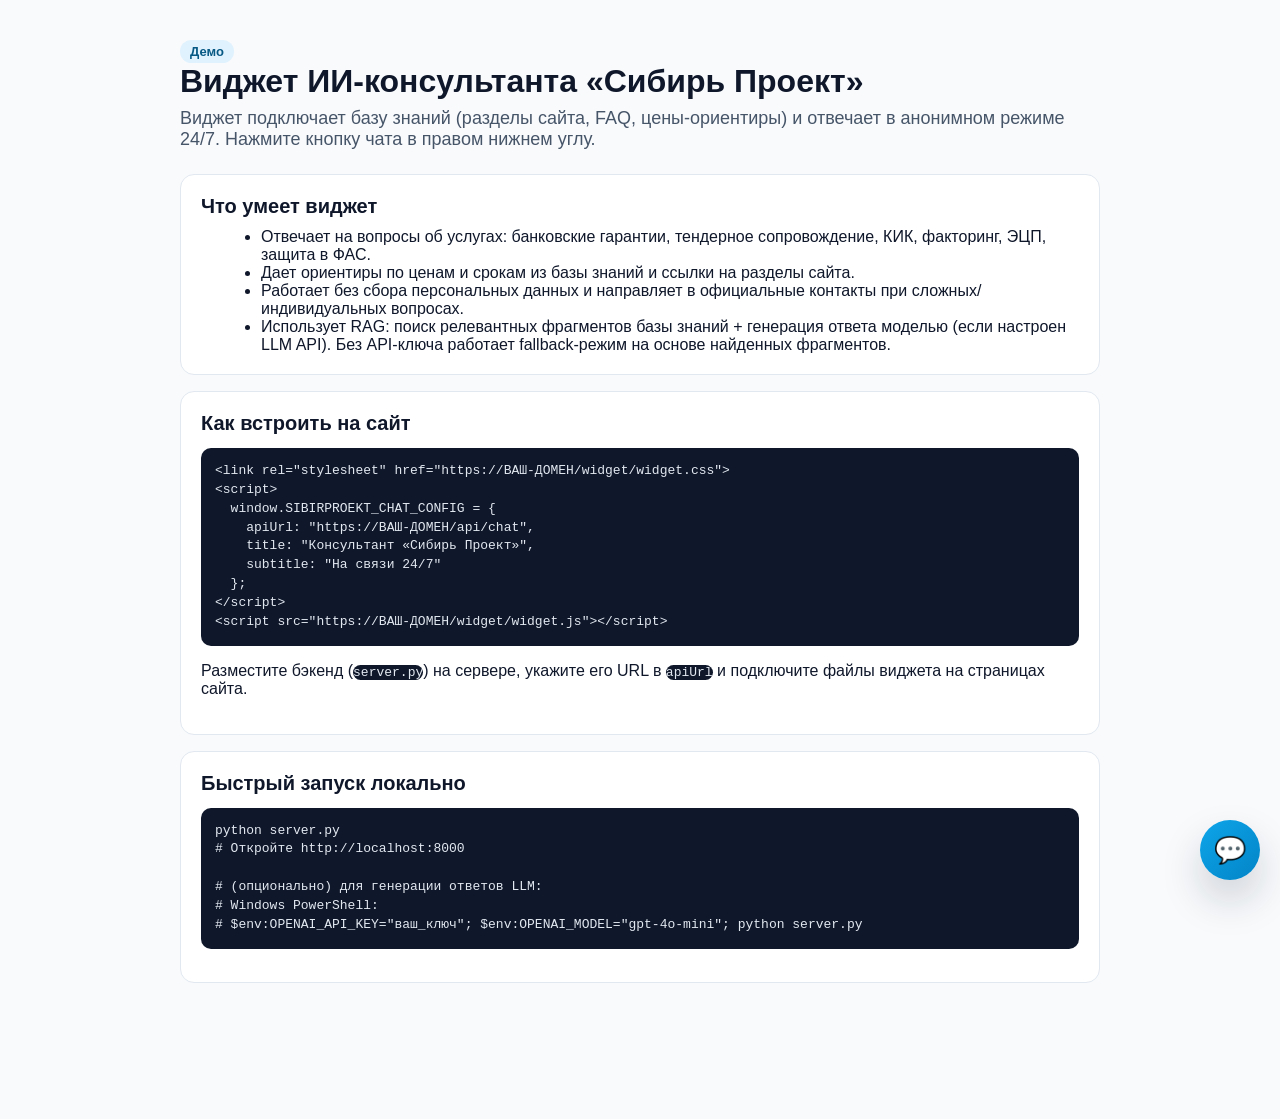
==== index.html @ 725d7949 "Initial commit: SibirProekt chat widget with RAG knowledge base" ====
<!doctype html>
<html lang="ru">
<head>
  <meta charset="utf-8" />
  <meta name="viewport" content="width=device-width, initial-scale=1" />
  <title>Демо виджета чата — Сибирь Проект</title>
  <link rel="stylesheet" href="/widget/widget.css" />
  <style>
    body { margin: 0; font-family: "Segoe UI", Inter, Arial, sans-serif; background: #f8fafc; color: #0f172a; }
    .wrap { max-width: 920px; margin: 0 auto; padding: 40px 20px 120px; }
    h1 { margin: 0 0 8px; font-size: 32px; }
    p.lead { margin: 0 0 24px; color: #475569; font-size: 18px; }
    .card { background: #fff; border: 1px solid #e2e8f0; border-radius: 14px; padding: 20px; margin: 16px 0; }
    .card h2 { margin: 0 0 10px; font-size: 20px; }
    code, pre { background: #0f172a; color: #e2e8f0; border-radius: 10px; }
    pre { padding: 14px; overflow: auto; font-size: 13px; line-height: 1.45; }
    ul { margin: 8px 0 0 20px; }
    .badge { display: inline-block; background: #e0f2fe; color: #075985; border-radius: 999px; padding: 4px 10px; font-size: 13px; font-weight: 600; }
  </style>
</head>
<body>
  <div class="wrap">
    <span class="badge">Демо</span>
    <h1>Виджет ИИ-консультанта «Сибирь Проект»</h1>
    <p class="lead">Виджет подключает базу знаний (разделы сайта, FAQ, цены-ориентиры) и отвечает в анонимном режиме 24/7. Нажмите кнопку чата в правом нижнем углу.</p>

    <div class="card">
      <h2>Что умеет виджет</h2>
      <ul>
        <li>Отвечает на вопросы об услугах: банковские гарантии, тендерное сопровождение, КИК, факторинг, ЭЦП, защита в ФАС.</li>
        <li>Дает ориентиры по ценам и срокам из базы знаний и ссылки на разделы сайта.</li>
        <li>Работает без сбора персональных данных и направляет в официальные контакты при сложных/индивидуальных вопросах.</li>
        <li>Использует RAG: поиск релевантных фрагментов базы знаний + генерация ответа моделью (если настроен LLM API). Без API-ключа работает fallback-режим на основе найденных фрагментов.</li>
      </ul>
    </div>

    <div class="card">
      <h2>Как встроить на сайт</h2>
      <pre>&lt;link rel="stylesheet" href="https://ВАШ-ДОМЕН/widget/widget.css"&gt;
&lt;script&gt;
  window.SIBIRPROEKT_CHAT_CONFIG = {
    apiUrl: "https://ВАШ-ДОМЕН/api/chat",
    title: "Консультант «Сибирь Проект»",
    subtitle: "На связи 24/7"
  };
&lt;/script&gt;
&lt;script src="https://ВАШ-ДОМЕН/widget/widget.js"&gt;&lt;/script&gt;</pre>
      <p>Разместите бэкенд (<code>server.py</code>) на сервере, укажите его URL в <code>apiUrl</code> и подключите файлы виджета на страницах сайта.</p>
    </div>

    <div class="card">
      <h2>Быстрый запуск локально</h2>
      <pre>python server.py
# Откройте http://localhost:8000

# (опционально) для генерации ответов LLM:
# Windows PowerShell:
# $env:OPENAI_API_KEY="ваш_ключ"; $env:OPENAI_MODEL="gpt-4o-mini"; python server.py</pre>
    </div>
  </div>

  <script>
    window.SIBIRPROEKT_CHAT_CONFIG = {
      apiUrl: "/api/chat",
      title: "Консультант «Сибирь Проект»",
      subtitle: "На связи 24/7"
    };
  </script>
  <script src="/widget/widget.js"></script>
</body>
</html>
---- widget/widget.css ----
:root {
  --sp-bg: #0f172a;
  --sp-bg-soft: #111827;
  --sp-surface: #ffffff;
  --sp-surface-alt: #f8fafc;
  --sp-border: #e2e8f0;
  --sp-text: #0f172a;
  --sp-muted: #64748b;
  --sp-primary: #0ea5e9;
  --sp-primary-dark: #0284c7;
  --sp-accent: #22c55e;
  --sp-user: #e0f2fe;
  --sp-bot: #f1f5f9;
  --sp-shadow: 0 20px 40px rgba(15, 23, 42, 0.18);
  --sp-radius: 16px;
  --sp-font: "Segoe UI", Inter, Roboto, Arial, sans-serif;
}

#sp-chat-widget-root {
  position: fixed;
  right: 20px;
  bottom: 20px;
  z-index: 99999;
  font-family: var(--sp-font);
}

.sp-chat-launcher {
  width: 60px;
  height: 60px;
  border-radius: 50%;
  border: none;
  background: linear-gradient(135deg, var(--sp-primary), var(--sp-primary-dark));
  color: #fff;
  cursor: pointer;
  box-shadow: var(--sp-shadow);
  display: flex;
  align-items: center;
  justify-content: center;
  font-size: 26px;
  transition: transform 0.15s ease, box-shadow 0.15s ease;
}
.sp-chat-launcher:hover { transform: translateY(-2px); }
.sp-chat-launcher:focus { outline: 3px solid rgba(14,165,233,0.35); outline-offset: 2px; }

.sp-chat-panel {
  position: absolute;
  right: 0;
  bottom: 76px;
  width: min(380px, calc(100vw - 24px));
  height: min(620px, calc(100vh - 120px));
  background: var(--sp-surface);
  border: 1px solid var(--sp-border);
  border-radius: var(--sp-radius);
  box-shadow: var(--sp-shadow);
  display: none;
  flex-direction: column;
  overflow: hidden;
}
.sp-chat-panel.open { display: flex; }

.sp-chat-header {
  background: linear-gradient(135deg, #0b2742, #0f172a);
  color: #fff;
  padding: 14px 14px 12px;
}
.sp-chat-header-top {
  display: flex;
  align-items: center;
  justify-content: space-between;
  gap: 8px;
}
.sp-chat-title {
  font-size: 15px;
  font-weight: 700;
  line-height: 1.2;
}
.sp-chat-subtitle {
  font-size: 12px;
  color: rgba(255,255,255,0.8);
  margin-top: 4px;
}
.sp-chat-close {
  background: rgba(255,255,255,0.12);
  color: #fff;
  border: none;
  width: 30px;
  height: 30px;
  border-radius: 8px;
  cursor: pointer;
  font-size: 18px;
  line-height: 1;
}
.sp-chat-close:hover { background: rgba(255,255,255,0.2); }

.sp-chat-privacy {
  background: #ecfeff;
  color: #155e75;
  border-bottom: 1px solid #cffafe;
  font-size: 12px;
  padding: 8px 12px;
  line-height: 1.35;
}

.sp-chat-messages {
  flex: 1;
  overflow-y: auto;
  padding: 12px;
  background: var(--sp-surface-alt);
  display: flex;
  flex-direction: column;
  gap: 10px;
}

.sp-msg {
  max-width: 92%;
  padding: 10px 12px;
  border-radius: 12px;
  font-size: 14px;
  line-height: 1.45;
  color: var(--sp-text);
  white-space: pre-wrap;
  word-wrap: break-word;
}
.sp-msg.bot {
  align-self: flex-start;
  background: var(--sp-bot);
  border: 1px solid #e5e7eb;
}
.sp-msg.user {
  align-self: flex-end;
  background: var(--sp-user);
  border: 1px solid #bae6fd;
}
.sp-msg a { color: var(--sp-primary-dark); }
.sp-msg .sp-sources {
  margin-top: 8px;
  padding-top: 8px;
  border-top: 1px dashed #cbd5e1;
  font-size: 12px;
  color: var(--sp-muted);
}
.sp-msg .sp-sources ul { margin: 4px 0 0 18px; padding: 0; }
.sp-msg .sp-sources li { margin: 2px 0; }

.sp-typing {
  font-size: 12px;
  color: var(--sp-muted);
  padding: 0 12px 8px;
  display: none;
}
.sp-typing.show { display: block; }

.sp-chat-suggestions {
  padding: 8px 10px;
  border-top: 1px solid var(--sp-border);
  background: #fff;
  display: flex;
  flex-wrap: wrap;
  gap: 6px;
}
.sp-chip {
  border: 1px solid #cbd5e1;
  background: #fff;
  color: #334155;
  border-radius: 999px;
  padding: 6px 10px;
  font-size: 12px;
  cursor: pointer;
}
.sp-chip:hover { background: #f1f5f9; }

.sp-chat-form {
  display: flex;
  gap: 8px;
  padding: 10px;
  border-top: 1px solid var(--sp-border);
  background: #fff;
}
.sp-chat-input {
  flex: 1;
  border: 1px solid #cbd5e1;
  border-radius: 10px;
  padding: 10px 12px;
  font-size: 14px;
  font-family: inherit;
  resize: none;
  min-height: 42px;
  max-height: 120px;
}
.sp-chat-input:focus { outline: 2px solid rgba(14,165,233,0.25); border-color: var(--sp-primary); }
.sp-chat-send {
  border: none;
  border-radius: 10px;
  background: var(--sp-primary);
  color: #fff;
  padding: 0 14px;
  font-weight: 600;
  cursor: pointer;
}
.sp-chat-send:hover { background: var(--sp-primary-dark); }
.sp-chat-send:disabled { opacity: 0.6; cursor: default; }

@media (max-width: 480px) {
  #sp-chat-widget-root { right: 12px; bottom: 12px; }
  .sp-chat-panel {
    right: 0;
    bottom: 72px;
    width: calc(100vw - 24px);
    height: calc(100vh - 100px);
  }
}
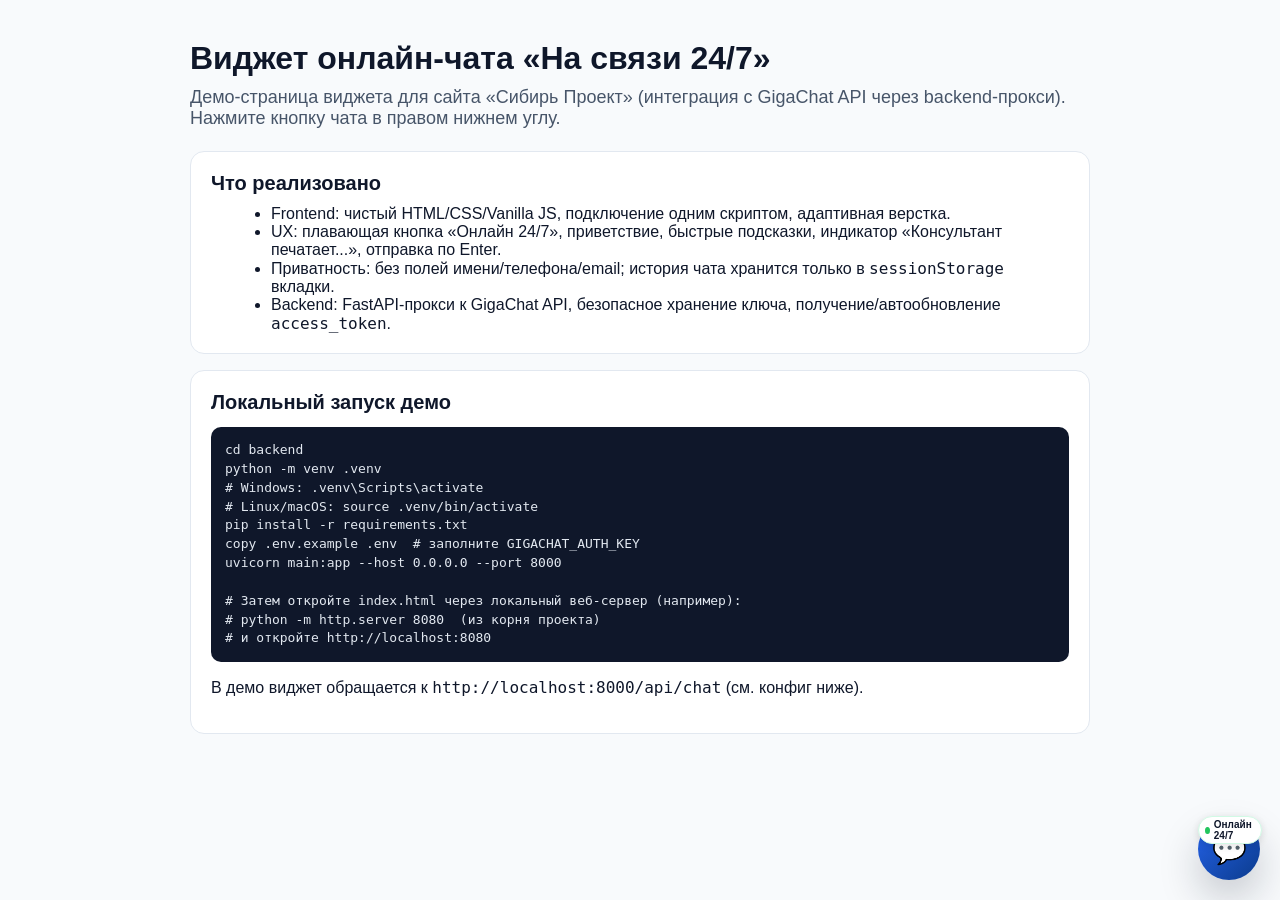
==== commit e96e7177: "Switch widget to GigaChat API (FastAPI proxy + vanilla JS widget)" ====
--- a/index.html
+++ b/index.html
@@ -3,69 +3,56 @@
 <head>
   <meta charset="utf-8" />
   <meta name="viewport" content="width=device-width, initial-scale=1" />
-  <title>Демо виджета чата — Сибирь Проект</title>
-  <link rel="stylesheet" href="/widget/widget.css" />
+  <title>Демо виджета «На связи 24/7» — Сибирь Проект</title>
   <style>
     body { margin: 0; font-family: "Segoe UI", Inter, Arial, sans-serif; background: #f8fafc; color: #0f172a; }
-    .wrap { max-width: 920px; margin: 0 auto; padding: 40px 20px 120px; }
-    h1 { margin: 0 0 8px; font-size: 32px; }
-    p.lead { margin: 0 0 24px; color: #475569; font-size: 18px; }
+    .wrap { max-width: 900px; margin: 0 auto; padding: 40px 20px 120px; }
+    h1 { margin: 0 0 10px; font-size: 32px; }
+    p.lead { margin: 0 0 22px; color: #475569; font-size: 18px; }
     .card { background: #fff; border: 1px solid #e2e8f0; border-radius: 14px; padding: 20px; margin: 16px 0; }
     .card h2 { margin: 0 0 10px; font-size: 20px; }
-    code, pre { background: #0f172a; color: #e2e8f0; border-radius: 10px; }
-    pre { padding: 14px; overflow: auto; font-size: 13px; line-height: 1.45; }
+    pre { background: #0f172a; color: #e2e8f0; border-radius: 10px; padding: 14px; overflow: auto; font-size: 13px; line-height: 1.45; }
+    code { font-family: Consolas, Menlo, monospace; }
     ul { margin: 8px 0 0 20px; }
-    .badge { display: inline-block; background: #e0f2fe; color: #075985; border-radius: 999px; padding: 4px 10px; font-size: 13px; font-weight: 600; }
   </style>
 </head>
 <body>
   <div class="wrap">
-    <span class="badge">Демо</span>
-    <h1>Виджет ИИ-консультанта «Сибирь Проект»</h1>
-    <p class="lead">Виджет подключает базу знаний (разделы сайта, FAQ, цены-ориентиры) и отвечает в анонимном режиме 24/7. Нажмите кнопку чата в правом нижнем углу.</p>
+    <h1>Виджет онлайн-чата «На связи 24/7»</h1>
+    <p class="lead">Демо-страница виджета для сайта «Сибирь Проект» (интеграция с GigaChat API через backend-прокси). Нажмите кнопку чата в правом нижнем углу.</p>
 
     <div class="card">
-      <h2>Что умеет виджет</h2>
+      <h2>Что реализовано</h2>
       <ul>
-        <li>Отвечает на вопросы об услугах: банковские гарантии, тендерное сопровождение, КИК, факторинг, ЭЦП, защита в ФАС.</li>
-        <li>Дает ориентиры по ценам и срокам из базы знаний и ссылки на разделы сайта.</li>
-        <li>Работает без сбора персональных данных и направляет в официальные контакты при сложных/индивидуальных вопросах.</li>
-        <li>Использует RAG: поиск релевантных фрагментов базы знаний + генерация ответа моделью (если настроен LLM API). Без API-ключа работает fallback-режим на основе найденных фрагментов.</li>
+        <li>Frontend: чистый HTML/CSS/Vanilla JS, подключение одним скриптом, адаптивная верстка.</li>
+        <li>UX: плавающая кнопка «Онлайн 24/7», приветствие, быстрые подсказки, индикатор «Консультант печатает...», отправка по Enter.</li>
+        <li>Приватность: без полей имени/телефона/email; история чата хранится только в <code>sessionStorage</code> вкладки.</li>
+        <li>Backend: FastAPI-прокси к GigaChat API, безопасное хранение ключа, получение/автообновление <code>access_token</code>.</li>
       </ul>
     </div>
 
     <div class="card">
-      <h2>Как встроить на сайт</h2>
-      <pre>&lt;link rel="stylesheet" href="https://ВАШ-ДОМЕН/widget/widget.css"&gt;
-&lt;script&gt;
-  window.SIBIRPROEKT_CHAT_CONFIG = {
-    apiUrl: "https://ВАШ-ДОМЕН/api/chat",
-    title: "Консультант «Сибирь Проект»",
-    subtitle: "На связи 24/7"
-  };
-&lt;/script&gt;
-&lt;script src="https://ВАШ-ДОМЕН/widget/widget.js"&gt;&lt;/script&gt;</pre>
-      <p>Разместите бэкенд (<code>server.py</code>) на сервере, укажите его URL в <code>apiUrl</code> и подключите файлы виджета на страницах сайта.</p>
-    </div>
+      <h2>Локальный запуск демо</h2>
+      <pre><code>cd backend
+python -m venv .venv
+# Windows: .venv\Scripts\activate
+# Linux/macOS: source .venv/bin/activate
+pip install -r requirements.txt
+copy .env.example .env  # заполните GIGACHAT_AUTH_KEY
+uvicorn main:app --host 0.0.0.0 --port 8000
 
-    <div class="card">
-      <h2>Быстрый запуск локально</h2>
-      <pre>python server.py
-# Откройте http://localhost:8000
-
-# (опционально) для генерации ответов LLM:
-# Windows PowerShell:
-# $env:OPENAI_API_KEY="ваш_ключ"; $env:OPENAI_MODEL="gpt-4o-mini"; python server.py</pre>
+# Затем откройте index.html через локальный веб-сервер (например):
+# python -m http.server 8080  (из корня проекта)
+# и откройте http://localhost:8080</code></pre>
+      <p>В демо виджет обращается к <code>http://localhost:8000/api/chat</code> (см. конфиг ниже).</p>
     </div>
   </div>
 
   <script>
-    window.SIBIRPROEKT_CHAT_CONFIG = {
-      apiUrl: "/api/chat",
-      title: "Консультант «Сибирь Проект»",
-      subtitle: "На связи 24/7"
+    window.SIBIRPROEKT_WIDGET_CONFIG = {
+      apiUrl: "http://localhost:8000/api/chat"
     };
   </script>
-  <script src="/widget/widget.js"></script>
+  <script src="./frontend/widget.js"></script>
 </body>
 </html>
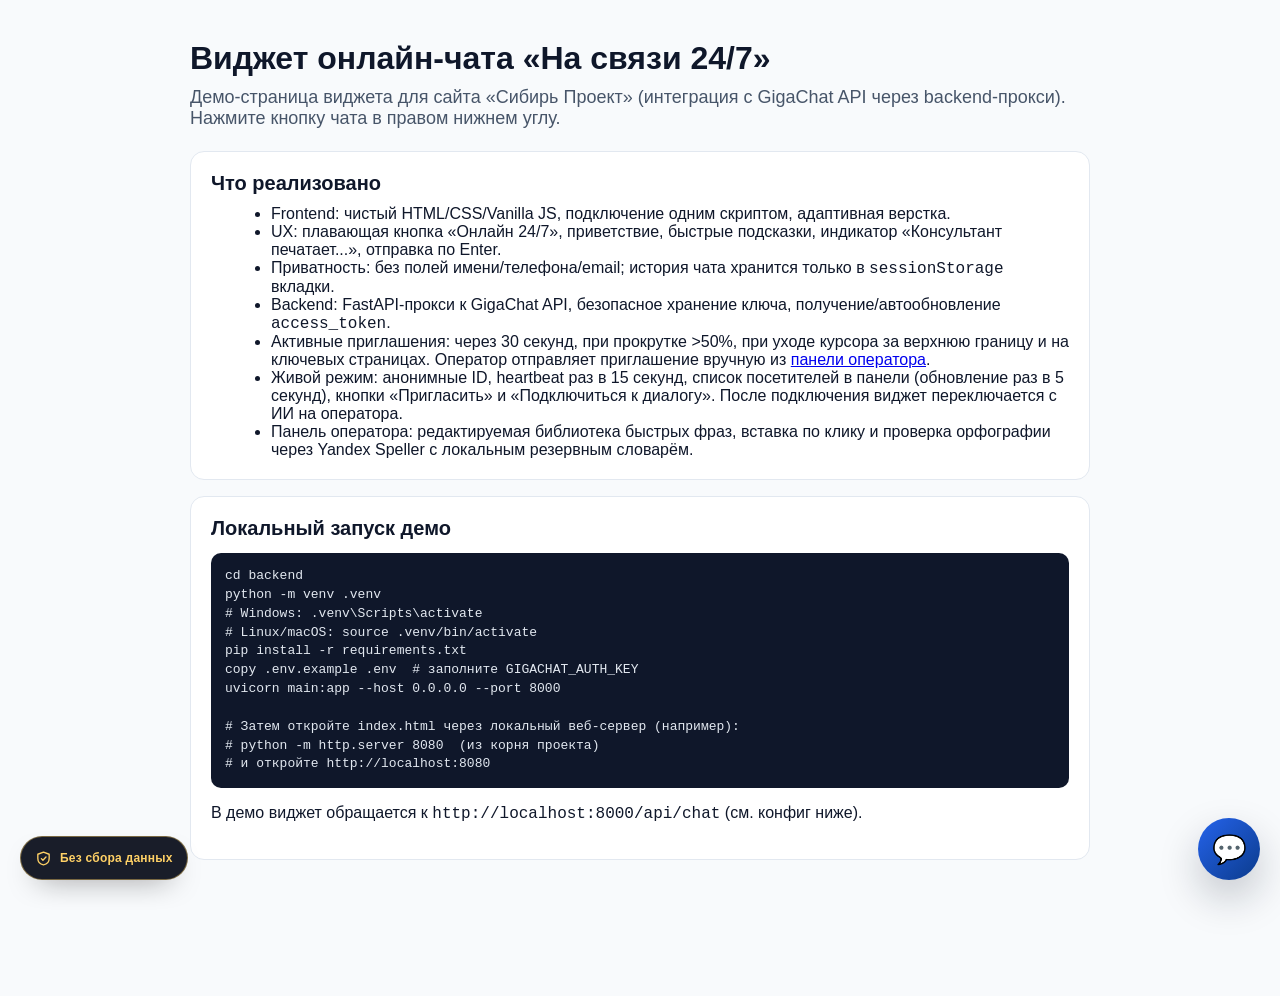
==== commit da3b3bde: "Живой чат: активные приглашения, мониторинг и панель оператора - Приглашения по времени, прокрутке, " ====
--- a/index.html
+++ b/index.html
@@ -28,6 +28,9 @@
         <li>UX: плавающая кнопка «Онлайн 24/7», приветствие, быстрые подсказки, индикатор «Консультант печатает...», отправка по Enter.</li>
         <li>Приватность: без полей имени/телефона/email; история чата хранится только в <code>sessionStorage</code> вкладки.</li>
         <li>Backend: FastAPI-прокси к GigaChat API, безопасное хранение ключа, получение/автообновление <code>access_token</code>.</li>
+        <li>Активные приглашения: через 30 секунд, при прокрутке &gt;50%, при уходе курсора за верхнюю границу и на ключевых страницах. Оператор отправляет приглашение вручную из <a href="./operator.html">панели оператора</a>.</li>
+        <li>Живой режим: анонимные ID, heartbeat раз в 15 секунд, список посетителей в панели (обновление раз в 5 секунд), кнопки «Пригласить» и «Подключиться к диалогу». После подключения виджет переключается с ИИ на оператора.</li>
+        <li>Панель оператора: редактируемая библиотека быстрых фраз, вставка по клику и проверка орфографии через Yandex Speller с локальным резервным словарём.</li>
       </ul>
     </div>
 
@@ -49,10 +52,13 @@
   </div>
 
   <script>
+    // При открытии через FastAPI (:8000) используем same-origin.
+    // При открытии статикой (:8080) обращаемся к API на :8000.
+    var spApiBase = location.port === "8000" ? "" : "http://localhost:8000";
     window.SIBIRPROEKT_WIDGET_CONFIG = {
-      apiUrl: "http://localhost:8000/api/chat"
+      apiUrl: spApiBase + "/api/chat"
     };
   </script>
-  <script src="./frontend/widget.js"></script>
+  <script src="./frontend/widget.js?v=20261124-2"></script>
 </body>
 </html>
